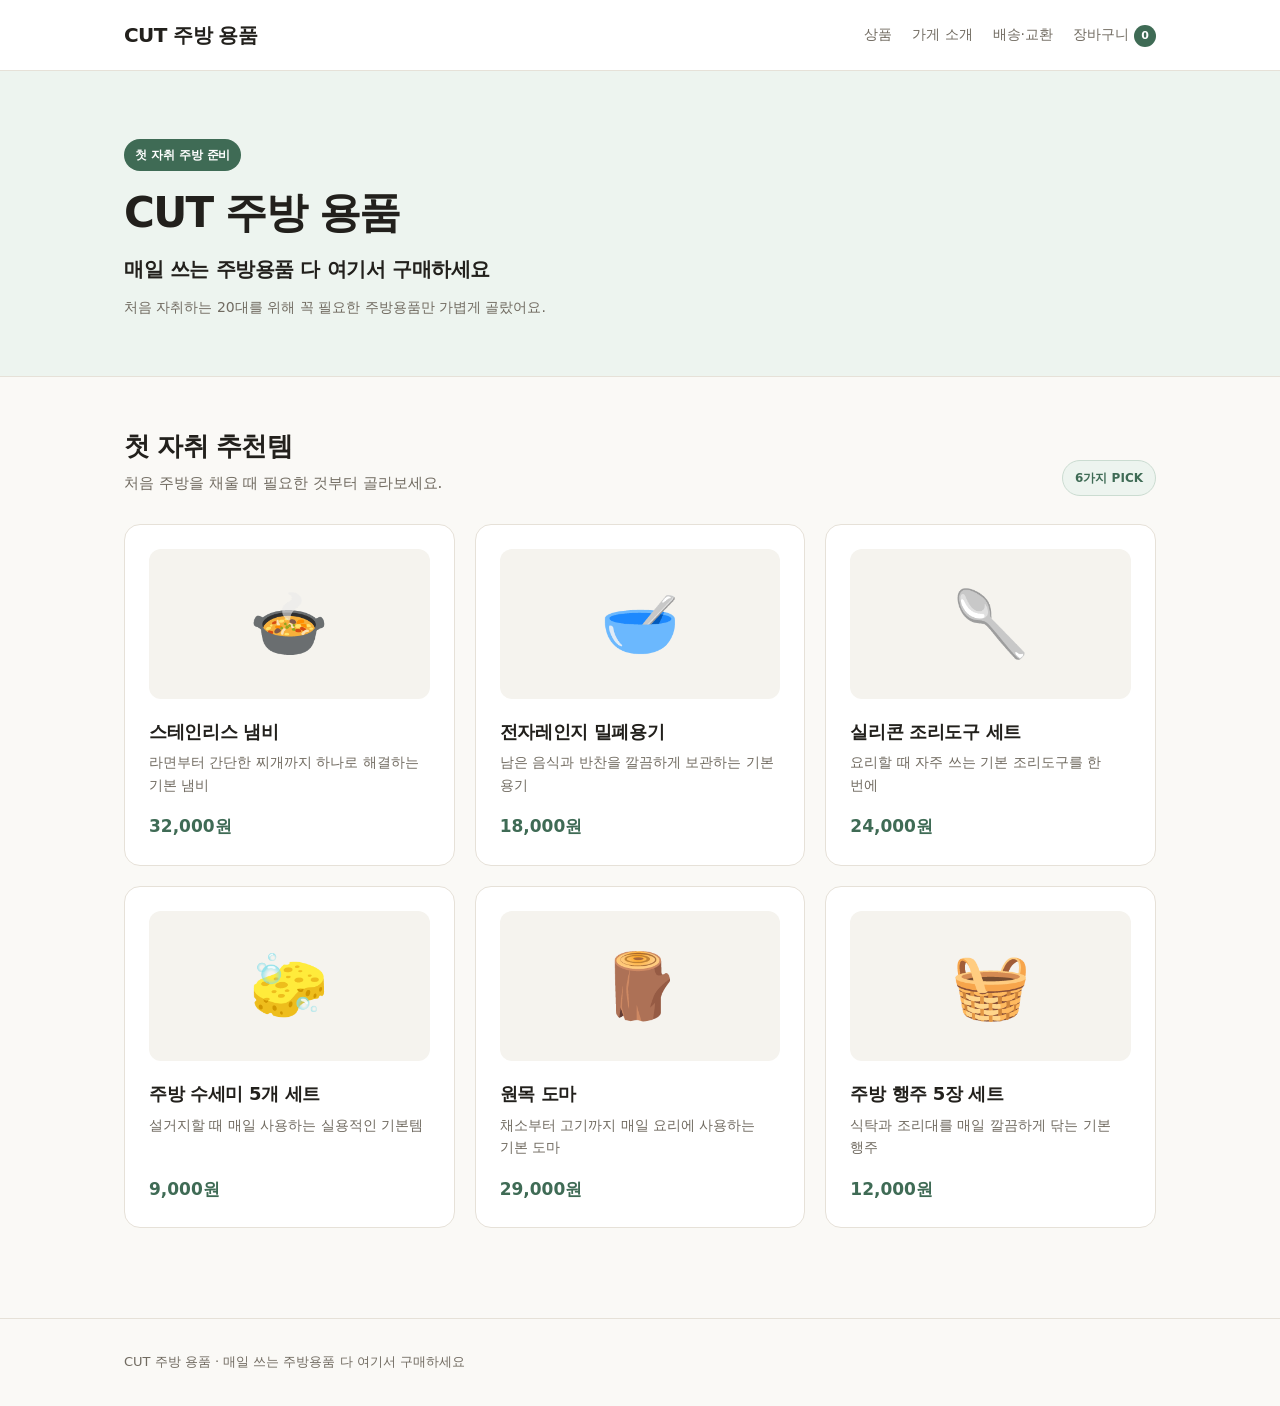
==== index.html @ 899c38cd "Add Spider Shop website" ====
<!doctype html>
<html lang="ko">
<head>
<meta charset="utf-8">
<meta name="viewport" content="width=device-width, initial-scale=1">
<title>CUT 주방 용품</title>
<meta name="description" content="매일 쓰는 주방용품 다 여기서 구매하세요">
<link rel="stylesheet" href="assets/style.css">

<!-- 태그 관리자 코드가 들어갈 자리 (머리) -->
<meta name="google-site-verification" content="bR59Lgyp_GB5edK2UIf5z_7p_bkOy4jYr1OStZlKFv8" />
</head>
<body>

<!-- 태그 관리자 코드가 들어갈 자리 (몸통 맨 위) -->

<header class="site"><div class="wrap">
  <a class="brand" href="index.html">CUT 주방 용품</a>
  <nav class="site">
    <a href="index.html">상품</a>
    <a href="about.html">가게 소개</a>
    <a href="shipping.html">배송·교환</a>
    <a href="cart.html">장바구니<span class="cart-count">0</span></a>
  </nav>
</div></header>

<section class="hero"><div class="wrap">
  <span class="hero-badge">첫 자취 주방 준비</span>
  <h1 id="hero-title">CUT 주방 용품</h1>
  <p id="hero-tagline">매일 쓰는 주방용품 다 여기서 구매하세요</p>
  <p class="hero-note">처음 자취하는 20대를 위해 꼭 필요한 주방용품만 가볍게 골랐어요.</p>
</div></section>

<main><div class="wrap">
  <div class="section-heading">
    <div>
      <h2>첫 자취 추천템</h2>
      <p class="lead">처음 주방을 채울 때 필요한 것부터 골라보세요.</p>
    </div>
    <span class="section-chip">6가지 PICK</span>
  </div>
  <div class="grid" id="product-list"></div>
</div></main>

<footer class="site"><div class="wrap"></div></footer>

<script src="assets/shop.js"></script>
<script src="assets/app.js"></script>
</body>
</html>
---- assets/style.css ----
:root{
  --ink:#22201c;
  --sub:#716b61;
  --line:#e6e1d8;
  --bg:#faf9f6;
  --card:#fff;
  --accent:#3f6b55;
  --accent-light:#edf4ef;
  --accent-ink:#fff;
  --max:1080px;
}

*{box-sizing:border-box}

body{
  margin:0;
  background:var(--bg);
  color:var(--ink);
  font-family:"Pretendard","Apple SD Gothic Neo","Malgun Gothic",system-ui,sans-serif;
  line-height:1.7;
  -webkit-font-smoothing:antialiased;
  word-break:keep-all;
  overflow-wrap:break-word;
}

a{color:inherit}

.wrap{
  max-width:var(--max);
  margin:0 auto;
  padding:0 24px;
}

/* =========================
   Header
   ========================= */

header.site{
  border-bottom:1px solid var(--line);
  background:rgba(255,255,255,.96);
  position:sticky;
  top:0;
  z-index:10;
}

header.site .wrap{
  display:flex;
  align-items:center;
  gap:24px;
  min-height:70px;
}

.brand{
  font-size:20px;
  font-weight:800;
  text-decoration:none;
  letter-spacing:-.03em;
}

nav.site{
  margin-left:auto;
  display:flex;
  align-items:center;
  gap:20px;
  font-size:14px;
  font-weight:500;
}

nav.site a{
  color:var(--sub);
  text-decoration:none;
  transition:.15s;
}

nav.site a:hover{
  color:var(--accent);
}

.cart-count{
  display:inline-flex;
  align-items:center;
  justify-content:center;
  min-width:22px;
  height:22px;
  background:var(--accent);
  color:var(--accent-ink);
  border-radius:999px;
  padding:0 6px;
  font-size:11px;
  font-weight:700;
  margin-left:5px;
}

/* =========================
   Hero
   ========================= */

.hero{
  padding:68px 0 56px;
  background:var(--accent-light);
  border-bottom:1px solid var(--line);
}

.hero-badge{
  display:inline-block;
  margin-bottom:16px;
  padding:6px 11px;
  border-radius:999px;
  background:var(--accent);
  color:#fff;
  font-size:12px;
  font-weight:700;
  letter-spacing:-.01em;
}

.hero h1{
  margin:0 0 12px;
  font-size:42px;
  line-height:1.25;
  font-weight:800;
  letter-spacing:-.04em;
}

.hero p{
  margin:0;
  color:var(--sub);
  font-size:17px;
}

.hero #hero-tagline{
  color:var(--ink);
  font-size:20px;
  font-weight:700;
  letter-spacing:-.02em;
}

.hero-note{
  margin-top:10px !important;
  font-size:14px !important;
  color:var(--sub) !important;
}

/* =========================
   Main
   ========================= */

main{
  padding:52px 0 90px;
}

.section-heading{
  display:flex;
  align-items:flex-end;
  justify-content:space-between;
  gap:20px;
  margin-bottom:28px;
}

h2{
  font-size:26px;
  line-height:1.35;
  margin:0 0 7px;
  letter-spacing:-.03em;
}

.lead{
  color:var(--sub);
  margin:0;
  font-size:15px;
}

.section-chip{
  flex-shrink:0;
  padding:7px 12px;
  border:1px solid #cbdcd1;
  border-radius:999px;
  background:var(--accent-light);
  color:var(--accent);
  font-size:12px;
  font-weight:700;
}

/* =========================
   Product Grid
   ========================= */

.grid{
  display:grid;
  grid-template-columns:repeat(3,1fr);
  gap:20px;
}

.card{
  background:var(--card);
  border:1px solid var(--line);
  border-radius:16px;
  padding:24px;
  text-decoration:none;
  display:block;
  transition:transform .18s ease, box-shadow .18s ease, border-color .18s ease;
}

.card:hover{
  border-color:#b9cdbf;
  transform:translateY(-4px);
  box-shadow:0 10px 24px rgba(38,45,40,.08);
}

.card .thumb{
  display:flex;
  align-items:center;
  justify-content:center;
  width:100%;
  height:150px;
  margin-bottom:20px;
  border-radius:12px;
  background:#f5f3ee;
  font-size:64px;
  line-height:1;
}

.card h3{
  margin:0 0 7px;
  font-size:18px;
  line-height:1.4;
  font-weight:750;
  letter-spacing:-.02em;
}

.card .sum{
  color:var(--sub);
  font-size:14px;
  line-height:1.6;
  margin:0 0 16px;
  min-height:45px;
}

.card .price{
  color:var(--accent);
  font-size:17px;
  font-weight:800;
}

/* =========================
   Product Detail
   ========================= */

.detail{
  display:grid;
  grid-template-columns:280px 1fr;
  gap:44px;
  align-items:start;
}

.detail .thumb{
  display:flex;
  align-items:center;
  justify-content:center;
  height:280px;
  font-size:120px;
  text-align:center;
  background:#f5f3ee;
  border:1px solid var(--line);
  border-radius:16px;
}

.detail h1{
  margin:0 0 8px;
  font-size:32px;
  line-height:1.35;
  letter-spacing:-.04em;
}

.detail .price{
  color:var(--accent);
  font-size:22px;
  font-weight:800;
  margin:0 0 24px;
}

.detail .body p{
  margin:0 0 15px;
  color:var(--sub);
}

/* =========================
   Buttons
   ========================= */

.btn{
  display:inline-block;
  background:var(--accent);
  color:var(--accent-ink);
  border:0;
  border-radius:10px;
  padding:13px 26px;
  font-size:15px;
  font-weight:700;
  cursor:pointer;
  text-decoration:none;
  font-family:inherit;
  transition:.15s;
}

.btn:hover{
  filter:brightness(1.08);
  transform:translateY(-1px);
}

.btn.ghost{
  background:transparent;
  color:var(--ink);
  border:1px solid var(--line);
}

/* =========================
   Cart
   ========================= */

table.cart{
  width:100%;
  border-collapse:collapse;
  background:var(--card);
  border:1px solid var(--line);
  border-radius:14px;
  overflow:hidden;
}

table.cart th,
table.cart td{
  padding:16px;
  border-bottom:1px solid var(--line);
  text-align:left;
}

table.cart th{
  background:#f4f2ed;
  font-size:13px;
  color:var(--sub);
  font-weight:600;
}

table.cart tr:last-child td{
  border-bottom:0;
}

.total{
  text-align:right;
  font-size:20px;
  font-weight:800;
  margin:22px 0 26px;
}

/* =========================
   Common
   ========================= */

.prose p{
  margin:0 0 16px;
}

.empty{
  color:var(--sub);
  padding:52px 0;
  text-align:center;
}

form.pay{
  background:var(--card);
  border:1px solid var(--line);
  border-radius:14px;
  padding:26px;
  max-width:480px;
}

form.pay label{
  display:block;
  font-size:13px;
  color:var(--sub);
  margin:0 0 6px;
}

form.pay input{
  width:100%;
  padding:12px 13px;
  border:1px solid var(--line);
  border-radius:9px;
  margin:0 0 18px;
  font-size:15px;
  font-family:inherit;
  background:#fff;
}

footer.site{
  border-top:1px solid var(--line);
  padding:32px 0;
  color:var(--sub);
  font-size:13px;
}

/* =========================
   Mobile
   ========================= */

@media (max-width:760px){

  .wrap{
    padding:0 18px;
  }

  header.site .wrap{
    min-height:62px;
    gap:12px;
  }

  .brand{
    font-size:18px;
  }

  nav.site{
    gap:11px;
    font-size:12px;
  }

  .hero{
    padding:48px 0 40px;
  }

  .hero h1{
    font-size:32px;
  }

  .hero #hero-tagline{
    font-size:17px;
  }

  .hero-note{
    font-size:13px !important;
  }

  main{
    padding:40px 0 70px;
  }

  .section-heading{
    align-items:flex-start;
    margin-bottom:22px;
  }

  h2{
    font-size:23px;
  }

  .section-chip{
    font-size:11px;
    padding:6px 9px;
  }

  .grid{
    grid-template-columns:repeat(2,1fr);
    gap:14px;
  }

  .card{
    padding:16px;
    border-radius:13px;
  }

  .card .thumb{
    height:120px;
    font-size:52px;
    margin-bottom:16px;
  }

  .card h3{
    font-size:16px;
  }

  .card .sum{
    font-size:13px;
    min-height:auto;
  }

  .card .price{
    font-size:15px;
  }

  .detail{
    grid-template-columns:1fr;
    gap:26px;
  }

  .detail .thumb{
    height:220px;
  }
}

@media (max-width:480px){

  nav.site a:nth-child(2),
  nav.site a:nth-child(3){
    display:none;
  }

  .hero h1{
    font-size:29px;
  }

  .grid{
    grid-template-columns:1fr;
  }

  .card .thumb{
    height:160px;
  }
}
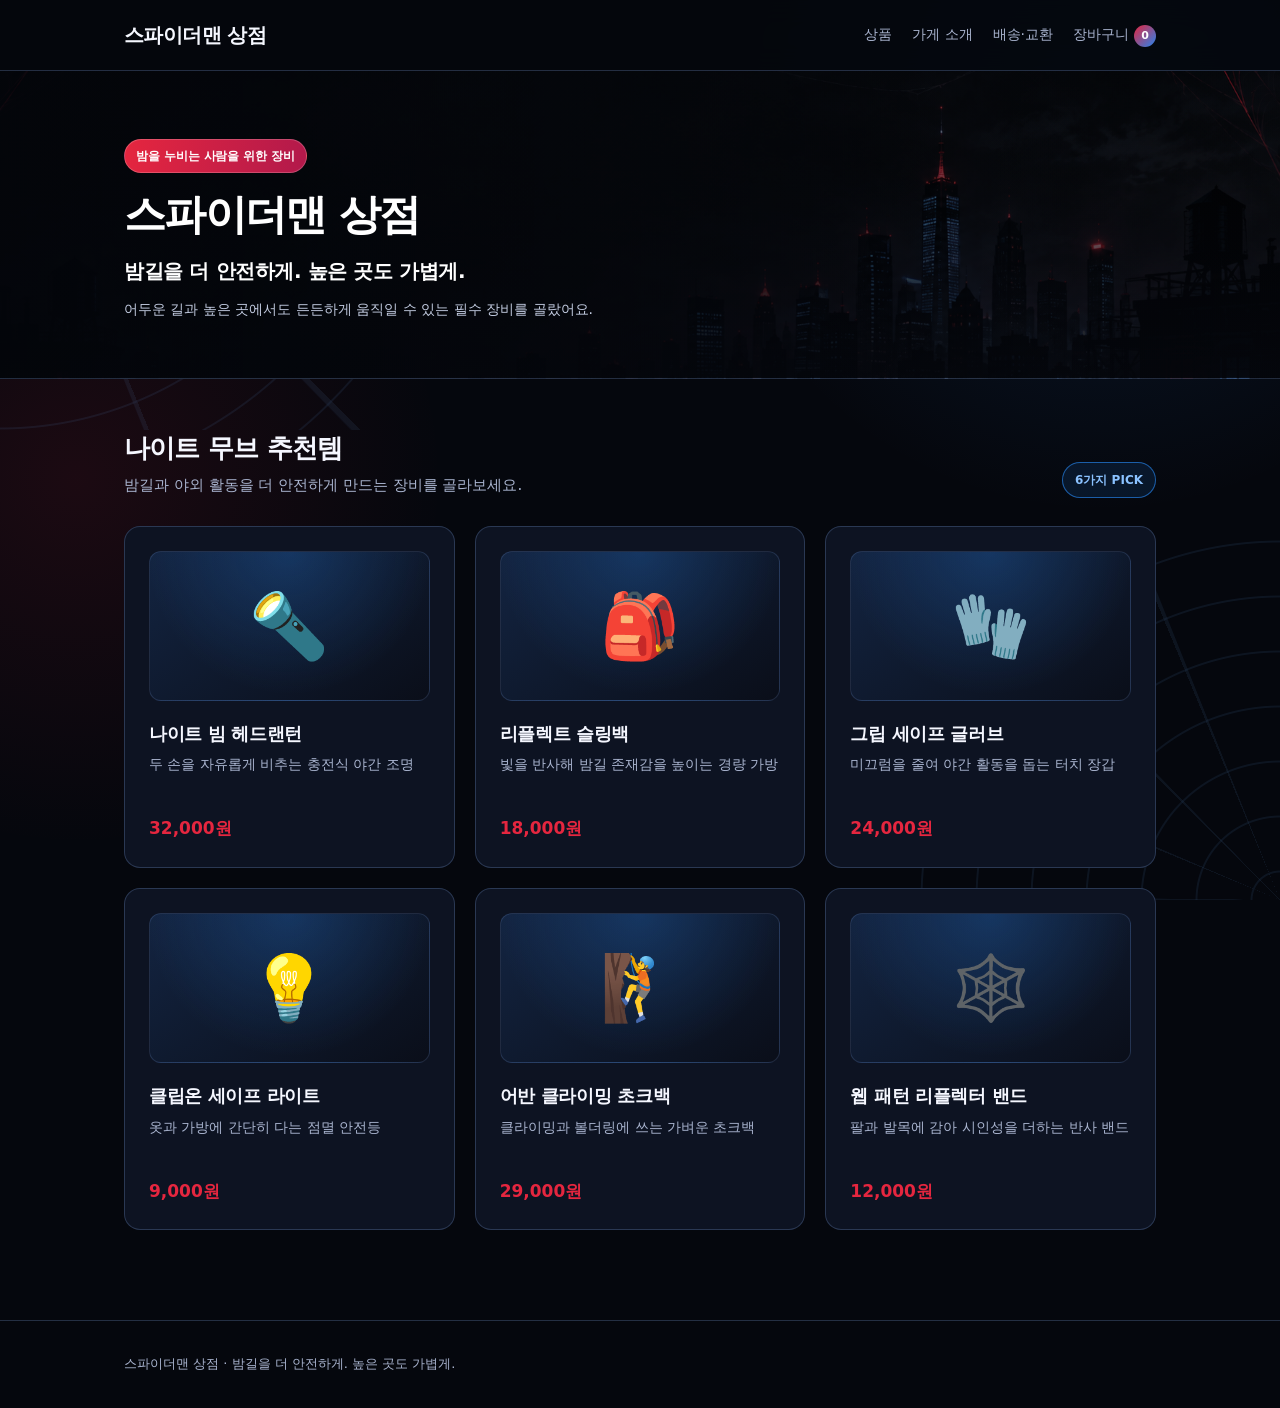
==== commit 09bc67d8: "Update shop files and clean up embedded git repo" ====
--- a/index.html
+++ b/index.html
@@ -3,8 +3,8 @@
 <head>
 <meta charset="utf-8">
 <meta name="viewport" content="width=device-width, initial-scale=1">
-<title>CUT 주방 용품</title>
-<meta name="description" content="매일 쓰는 주방용품 다 여기서 구매하세요">
+<title>스파이더맨 상점</title>
+<meta name="description" content="밤길을 더 안전하게. 높은 곳도 가볍게.">
 <link rel="stylesheet" href="assets/style.css">
 
 <!-- 태그 관리자 코드가 들어갈 자리 (머리) -->
@@ -15,7 +15,7 @@
 <!-- 태그 관리자 코드가 들어갈 자리 (몸통 맨 위) -->
 
 <header class="site"><div class="wrap">
-  <a class="brand" href="index.html">CUT 주방 용품</a>
+  <a class="brand" href="index.html">스파이더맨 상점</a>
   <nav class="site">
     <a href="index.html">상품</a>
     <a href="about.html">가게 소개</a>
@@ -25,17 +25,17 @@
 </div></header>
 
 <section class="hero"><div class="wrap">
-  <span class="hero-badge">첫 자취 주방 준비</span>
-  <h1 id="hero-title">CUT 주방 용품</h1>
-  <p id="hero-tagline">매일 쓰는 주방용품 다 여기서 구매하세요</p>
-  <p class="hero-note">처음 자취하는 20대를 위해 꼭 필요한 주방용품만 가볍게 골랐어요.</p>
+  <span class="hero-badge">밤을 누비는 사람을 위한 장비</span>
+  <h1 id="hero-title">스파이더맨 상점</h1>
+  <p id="hero-tagline">밤길을 더 안전하게. 높은 곳도 가볍게.</p>
+  <p class="hero-note">어두운 길과 높은 곳에서도 든든하게 움직일 수 있는 필수 장비를 골랐어요.</p>
 </div></section>
 
 <main><div class="wrap">
   <div class="section-heading">
     <div>
-      <h2>첫 자취 추천템</h2>
-      <p class="lead">처음 주방을 채울 때 필요한 것부터 골라보세요.</p>
+      <h2>나이트 무브 추천템</h2>
+      <p class="lead">밤길과 야외 활동을 더 안전하게 만드는 장비를 골라보세요.</p>
     </div>
     <span class="section-chip">6가지 PICK</span>
   </div>
--- a/assets/style.css
+++ b/assets/style.css
@@ -1,11 +1,12 @@
 :root{
-  --ink:#22201c;
-  --sub:#716b61;
-  --line:#e6e1d8;
-  --bg:#faf9f6;
-  --card:#fff;
-  --accent:#3f6b55;
-  --accent-light:#edf4ef;
+  --ink:#f5f7ff;
+  --sub:#a9b4cf;
+  --line:rgba(119,151,209,.28);
+  --bg:#05070d;
+  --card:#0d1322;
+  --accent:#e5263f;
+  --accent-blue:#2784ed;
+  --accent-light:#0b1b36;
   --accent-ink:#fff;
   --max:1080px;
 }
@@ -14,7 +15,7 @@
 
 body{
   margin:0;
-  background:var(--bg);
+  background:radial-gradient(circle at 86% 8%, rgba(39,132,237,.15), transparent 25rem), radial-gradient(circle at 6% 34%, rgba(229,38,63,.1), transparent 23rem), var(--bg);
   color:var(--ink);
   font-family:"Pretendard","Apple SD Gothic Neo","Malgun Gothic",system-ui,sans-serif;
   line-height:1.7;
@@ -37,7 +38,8 @@
 
 header.site{
   border-bottom:1px solid var(--line);
-  background:rgba(255,255,255,.96);
+  background:rgba(5,7,13,.9);
+  backdrop-filter:blur(14px);
   position:sticky;
   top:0;
   z-index:10;
@@ -73,7 +75,7 @@
 }
 
 nav.site a:hover{
-  color:var(--accent);
+  color:#fff;
 }
 
 .cart-count{
@@ -82,7 +84,7 @@
   justify-content:center;
   min-width:22px;
   height:22px;
-  background:var(--accent);
+  background:linear-gradient(135deg, var(--accent), var(--accent-blue));
   color:var(--accent-ink);
   border-radius:999px;
   padding:0 6px;
@@ -97,7 +99,10 @@
 
 .hero{
   padding:68px 0 56px;
-  background:var(--accent-light);
+  color:#fff;
+  background-image:linear-gradient(90deg, rgba(3,5,10,.9) 0%, rgba(3,5,10,.68) 48%, rgba(3,5,10,.34) 100%), linear-gradient(180deg, rgba(5,7,13,.06) 35%, rgba(5,7,13,.95) 100%), url("spider-city-hero.png");
+  background-position:center;
+  background-size:cover;
   border-bottom:1px solid var(--line);
 }
 
@@ -106,7 +111,8 @@
   margin-bottom:16px;
   padding:6px 11px;
   border-radius:999px;
-  background:var(--accent);
+  background:linear-gradient(100deg, var(--accent), #b2194b);
+  border:1px solid rgba(255,255,255,.2);
   color:#fff;
   font-size:12px;
   font-weight:700;
@@ -123,12 +129,12 @@
 
 .hero p{
   margin:0;
-  color:var(--sub);
+  color:#d1d9ed;
   font-size:17px;
 }
 
 .hero #hero-tagline{
-  color:var(--ink);
+  color:#fff;
   font-size:20px;
   font-weight:700;
   letter-spacing:-.02em;
@@ -137,7 +143,7 @@
 .hero-note{
   margin-top:10px !important;
   font-size:14px !important;
-  color:var(--sub) !important;
+  color:#c3cce1 !important;
 }
 
 /* =========================
@@ -172,10 +178,10 @@
 .section-chip{
   flex-shrink:0;
   padding:7px 12px;
-  border:1px solid #cbdcd1;
+  border:1px solid rgba(39,132,237,.65);
   border-radius:999px;
-  background:var(--accent-light);
-  color:var(--accent);
+  background:rgba(39,132,237,.12);
+  color:#8bc2ff;
   font-size:12px;
   font-weight:700;
 }
@@ -201,9 +207,9 @@
 }
 
 .card:hover{
-  border-color:#b9cdbf;
+  border-color:var(--accent-blue);
   transform:translateY(-4px);
-  box-shadow:0 10px 24px rgba(38,45,40,.08);
+  box-shadow:0 12px 30px rgba(39,132,237,.16), 0 0 0 1px rgba(229,38,63,.15);
 }
 
 .card .thumb{
@@ -214,7 +220,8 @@
   height:150px;
   margin-bottom:20px;
   border-radius:12px;
-  background:#f5f3ee;
+  background:radial-gradient(circle at 50% 0, rgba(39,132,237,.24), transparent 70%), linear-gradient(145deg, #132441, #0a0e19);
+  border:1px solid rgba(119,151,209,.2);
   font-size:64px;
   line-height:1;
 }
@@ -259,7 +266,7 @@
   height:280px;
   font-size:120px;
   text-align:center;
-  background:#f5f3ee;
+  background:radial-gradient(circle at 50% 0, rgba(39,132,237,.24), transparent 70%), linear-gradient(145deg, #132441, #0a0e19);
   border:1px solid var(--line);
   border-radius:16px;
 }
@@ -289,7 +296,7 @@
 
 .btn{
   display:inline-block;
-  background:var(--accent);
+  background:linear-gradient(135deg, var(--accent), #bd173a);
   color:var(--accent-ink);
   border:0;
   border-radius:10px;
@@ -310,7 +317,7 @@
 .btn.ghost{
   background:transparent;
   color:var(--ink);
-  border:1px solid var(--line);
+  border:1px solid rgba(39,132,237,.5);
 }
 
 /* =========================
@@ -334,7 +341,7 @@
 }
 
 table.cart th{
-  background:#f4f2ed;
+  background:#101c33;
   font-size:13px;
   color:var(--sub);
   font-weight:600;
@@ -358,6 +365,24 @@
 .prose p{
   margin:0 0 16px;
 }
+
+/* 페이지 가장자리에 은은한 거미줄 질감을 더합니다. */
+body::before,
+body::after{
+  content:"";
+  position:fixed;
+  z-index:-1;
+  width:360px;
+  height:360px;
+  pointer-events:none;
+  opacity:.25;
+  background:
+    repeating-radial-gradient(ellipse at 0 0, transparent 0 27px, rgba(112,176,255,.34) 28px 29px, transparent 30px 55px),
+    repeating-conic-gradient(from 0deg at 0 0, rgba(112,176,255,.32) 0deg .6deg, transparent .8deg 22.5deg);
+}
+
+body::before{top:70px; left:0;}
+body::after{right:0; bottom:0; transform:rotate(180deg);}
 
 .empty{
   color:var(--sub);
